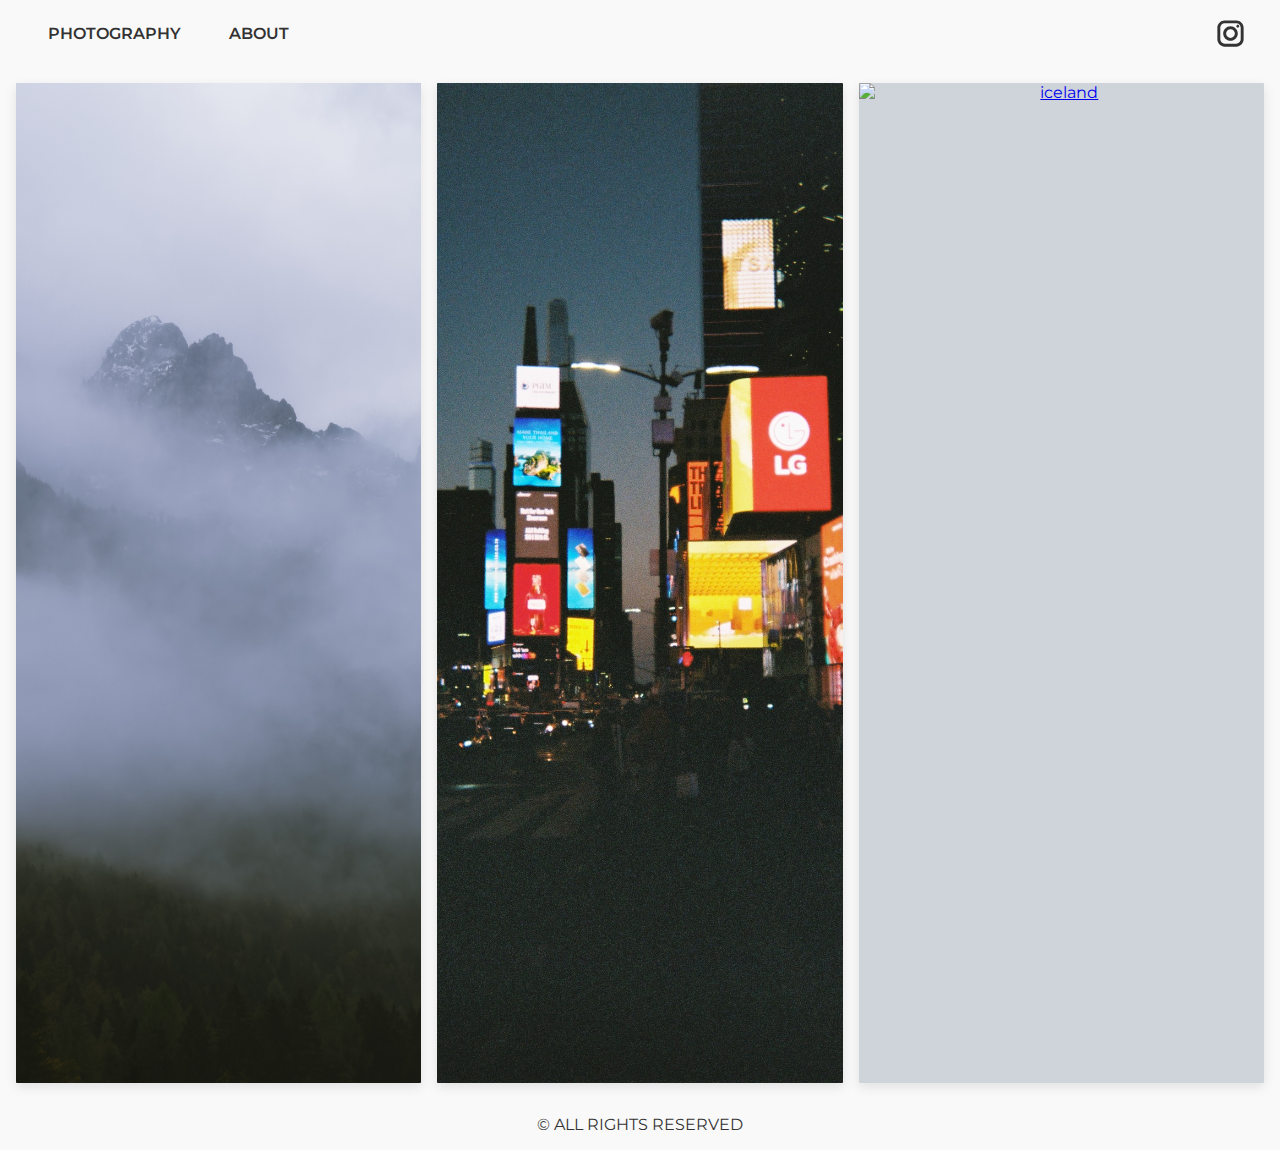
==== about.html @ f32a256e "first commit" ====
<!DOCTYPE html>
<html lang="en">

<head>
    <meta charset="UTF-8">
    <meta name="viewport" content="width=device-width, initial-scale=1.0">
    <title>@joaoamgaspar - work</title>
    <link href="https://fonts.googleapis.com/css2?family=Montserrat:wght@400;700&display=swap" rel="stylesheet">
    <link rel="stylesheet" href="css/styles.css"> <!-- Link to the updated CSS file -->
</head>

<body>
    <header>
        <nav>
            <ul>
                <li><a href="index.html">PHOTOGRAPHY</a></li>
                <li><a href="about.html">ABOUT</a></li>
            </ul>
            <!-- Instagram Icon -->
            <a href="https://www.instagram.com/joaoamgaspar" target="_blank" class="instagram-link"
                aria-label="Visit my Instagram profile">
                <img src="assets/icons8-instagram.svg" alt="Instagram" class="instagram-icon">
            </a>
        </nav>
    </header>
    <main>
        <div class="photo-grid-placeholder">
            <a class="grid-item" href="slovenia.html">
                <img src="images/slovenia/slovenia-001.jpg" alt="slovenia">
                <div class="photo-text">
                    <div class="location">SLOVENIA</div>
                    <div class="year">2024</div>
                </div>
            </a>
            <a class="grid-item" href="newyork35.html">
                <img src="images/nyc35mm/nyc-001.JPG" alt="newyork35">
                <div class="photo-text">
                    <div class="location">NEW YORK 35MM</div>
                    <div class="year">2024</div>
                </div>
            </a>
            <a class="grid-item" href="slovenia.html">
                <img src="images/iceland/iceland-001.jpg" alt="iceland">
                <div class="photo-text">
                    <div class="location">ICELAND</div>
                    <div class="year">2023</div>
                </div>
            </a>
            <!-- Add more images as needed -->
        </div>
    </main>


    <footer>
        <p>&copy; ALL RIGHTS RESERVED</p>
    </footer>

    <script src="script.js"></script>

</body>

</html>
---- css/styles.css ----
/* General Styles */
* {
    margin: 0;
    padding: 0;
    box-sizing: border-box;
}

body {
    font-family: 'Montserrat', sans-serif;
    background-color: #f9f9f9;
    display: flex;
    flex-direction: column;
    min-height: 100vh; /* Ensures the page fills the viewport */
    color: #333;
    justify-content: center;
}

/* Header */
header {
    background-color: #f9f9f9;
    color: #333;
    text-align: center;
    font-weight: bold; /* Make the header text bold */    
}

header h1 {
    font-size: 1.8rem;
    margin: 0; /* Remove default margin from header text */
}

/* Navigation Bar Styles */
nav {
    display: flex;
    justify-content: space-between; /* Push navigation items and Instagram to opposite sides */
    align-items: center;
    padding: 1rem 2rem;
}

/* Instagram Icon Link */
.instagram-link {
    display: flex;
    align-items: center;
    justify-content: center;
    text-decoration: none; /* Remove underline */
}

/* Instagram Icon Styling */
.instagram-icon {
    width: 35px; /* Set the size of the Instagram icon */
    height: 35px; /* Maintain the aspect ratio */
    transition: transform 0.3s ease; /* Smooth hover effect */
}

.instagram-link:hover .instagram-icon {
    transform: scale(1.1); /* Slightly zoom the icon on hover */
}

nav ul {
    display: flex; /* Arrange list items in a row */
    list-style: none;
    gap: 1rem; /* Add space between links */
}

nav ul li a {
    text-decoration: none;
    color: #333;
    font-weight: 600;
    padding: 0.5rem 1rem;
    border-radius: 5px;
    transition: background-color 0.3s ease;
}

/* Main Section */
main {
    flex: 1; /* Ensures this section grows to fill remaining space */
    padding: 1rem;
    display: flex;
    flex-direction: column;
    justify-content: center;
    align-items: center;
    background-color: #f9f9f9;
    text-align: center;
    width: 100%;
    height: 100%;
}

/* Grid Layout */
.photo-grid-placeholder {
    display: grid; /* Use CSS Grid */
    grid-template-columns: repeat(3, 1fr); /* 3 equal columns */
    gap: 1rem; /* Space between grid items */
    padding: 0rem;
    justify-items: center; /* Center items in their grid cells */
}

/* Grid Item Styling */
.photo-grid-placeholder .grid-item {
    position: relative;
    width: 100%; /* Responsive width */
    max-width: 780px; /* Optional: limit the maximum width of each grid item */
    height: 1000px;
    aspect-ratio: 3 / 2; /* Maintain 3:2 aspect ratio */
    background-color: #ced4da; /* Placeholder background color */
    display: flex;
    justify-content: center;
    align-items: center;
    overflow: hidden; /* Crop overflowing content */
    transition: transform 0.3s ease; /* Smooth hover effect */
    box-shadow: 0 4px 12px rgba(0, 0, 0, 0.1); /* Optional shadow for depth */
    border-radius: 1px; /* Optional rounded corners */
}

/* Image Styling */
.photo-grid-placeholder .grid-item img {
    width: 100%; /* Ensure the image fills the width of the container */
    height: 100%; /* Ensure the image fills the height of the container */
    object-fit: cover; /* Ensures the image covers the entire grid item */
}

/* Hover Effects */
.photo-grid-placeholder .grid-item:hover {
    transform: scale(1.02); /* Slight zoom effect on hover */
}

/* Overlay Effect on Hover */
.photo-grid-placeholder .grid-item::before {
    content: '';
    position: absolute;
    top: 0;
    left: 0;
    right: 0;
    bottom: 0;
    background-color: rgba(0, 0, 0, 0.3); /* Semi-transparent dark overlay */
    opacity: 0; /* Hidden by default */
    transition: opacity 0.3s ease;
    z-index: 1;
}

.photo-grid-placeholder .grid-item:hover::before {
    opacity: 1; /* Show overlay on hover */
}

/* Text on Hover */
.photo-grid-placeholder .grid-item .photo-text {
    position: absolute;
    color: white;
    text-align: center;
    opacity: 0;
    transition: opacity 0.3s ease;
    z-index: 2;
}

.photo-grid-placeholder .grid-item:hover .photo-text {
    opacity: 1; /* Show text on hover */
}

/* City Name and Year Styling */
.photo-grid-placeholder .grid-item .photo-text .location {
    font-size: 1.5rem; /* Large font for the location name */
    font-weight: bold;
    margin-bottom: 0.5rem;
}

.photo-grid-placeholder .grid-item .photo-text .year {
    font-size: 1rem; /* Smaller font for the year */
}

.photo-feed {
    display: grid;
    grid-template-columns: repeat(auto-fill, minmax(150px, 1fr)); /* Create flexible grid with fixed photo sizes */
    gap: 0.5rem; /* Space between photos */
    max-width: 90%; /* Ensure grid is centered with margins */
}

.photo-item {
    width: 100%; /* Grid item fills its column */
    aspect-ratio: 1 / 1; /* Enforce square shape for all items */
    overflow: hidden; /* Hide any overflow */
    background-color: #e0e0e0; /* Fallback background if no image */
}

.photo-item img {
    width: 100%;
    height: 100%;
    object-fit: cover; /* Ensures the image fills the container without distortion */
    object-position: center; /* Center the image inside the grid item */
    transition: transform 0.2s ease; /* Optional hover effect */
}

/* Remove hover effects */
.photo-item img:hover {
    transform: none; /* Disable zoom */
}

/* Responsive Adjustments */

/* For tablets (max-width: 1024px) */
@media (max-width: 1024px) {
    .photo-grid-placeholder {
        grid-template-columns: repeat(2, 1fr); /* 2 columns on tablets */
    }

}

/* For mobile devices (max-width: 768px) */
@media (max-width: 768px) {
    .photo-grid-placeholder {
        grid-template-columns: 1fr; /* 1 column on mobile */
        gap: 0.5;
    }

    main {
        padding: 0rem; /* Reduce padding in main content */
    }
}

/* Footer */
footer {
    background-color: #f9f9f9;
    color: #333;
    text-align: center;
    padding: 1rem;
}
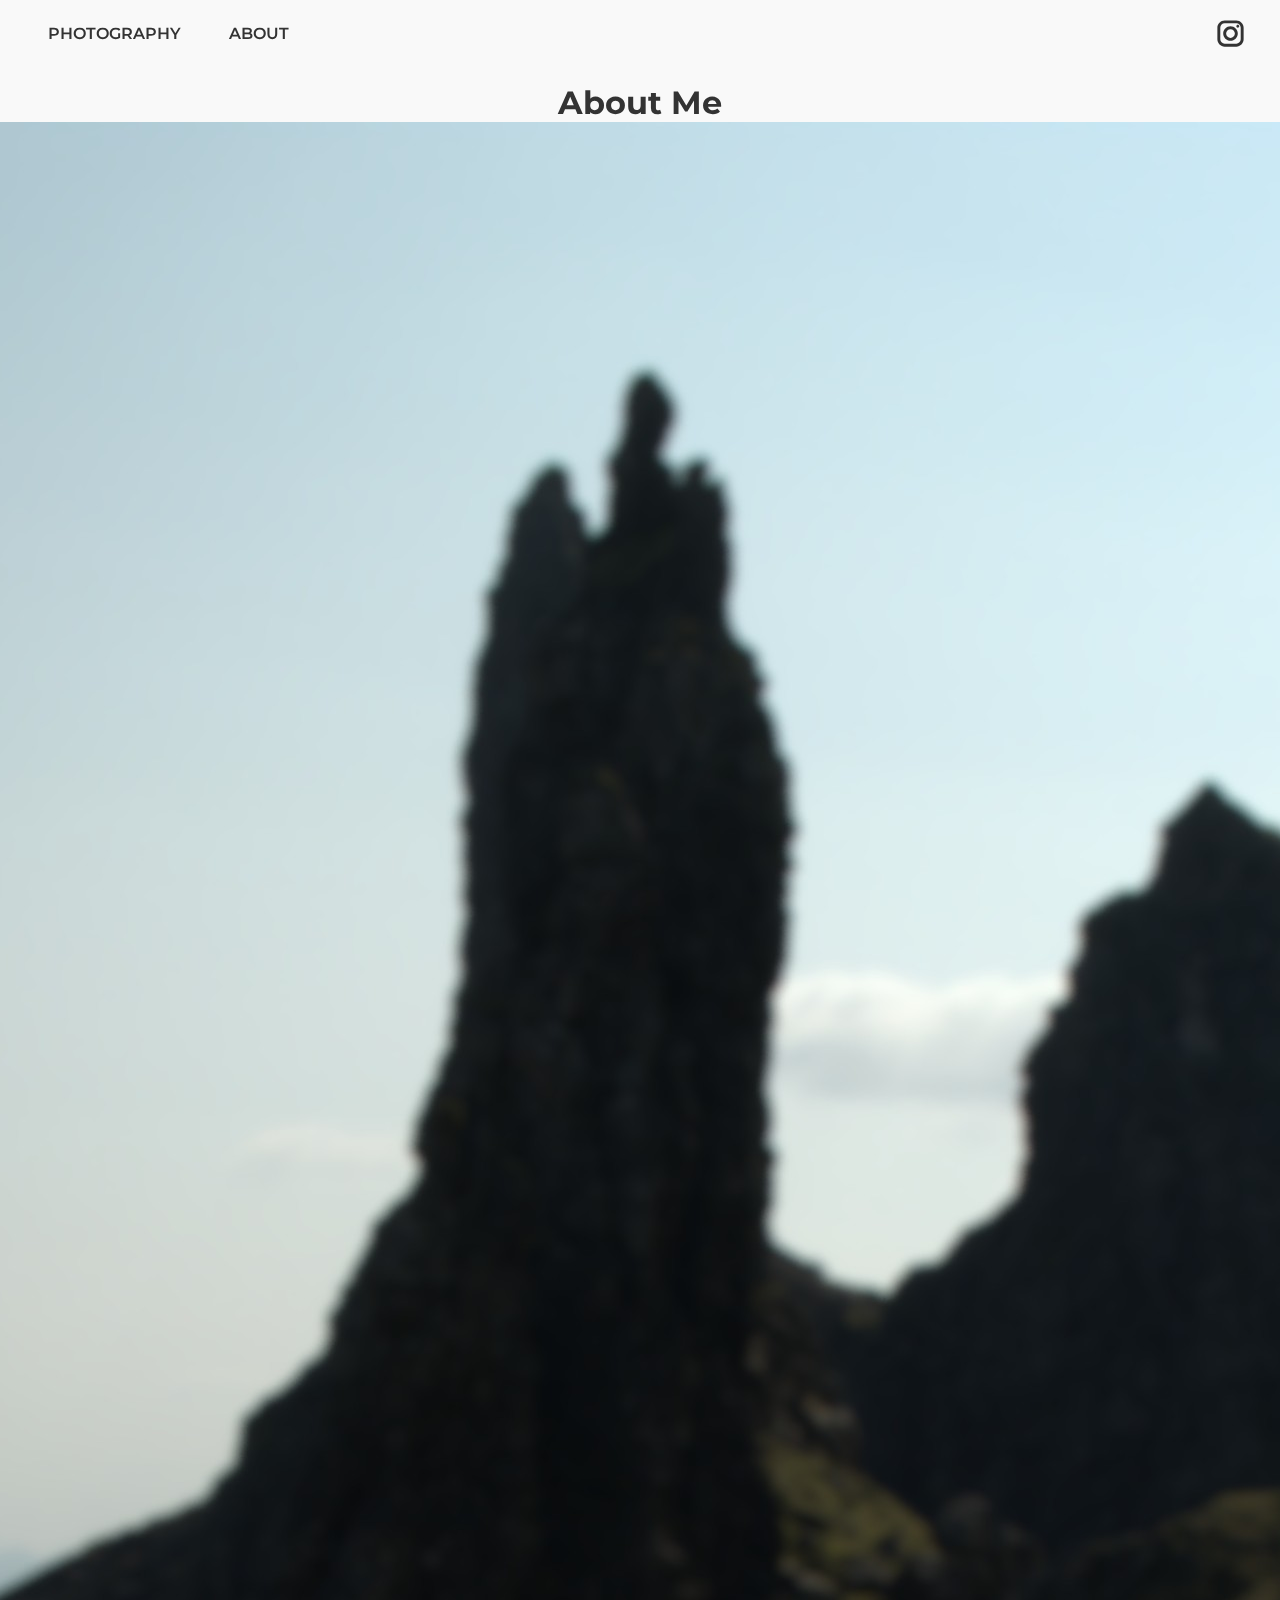
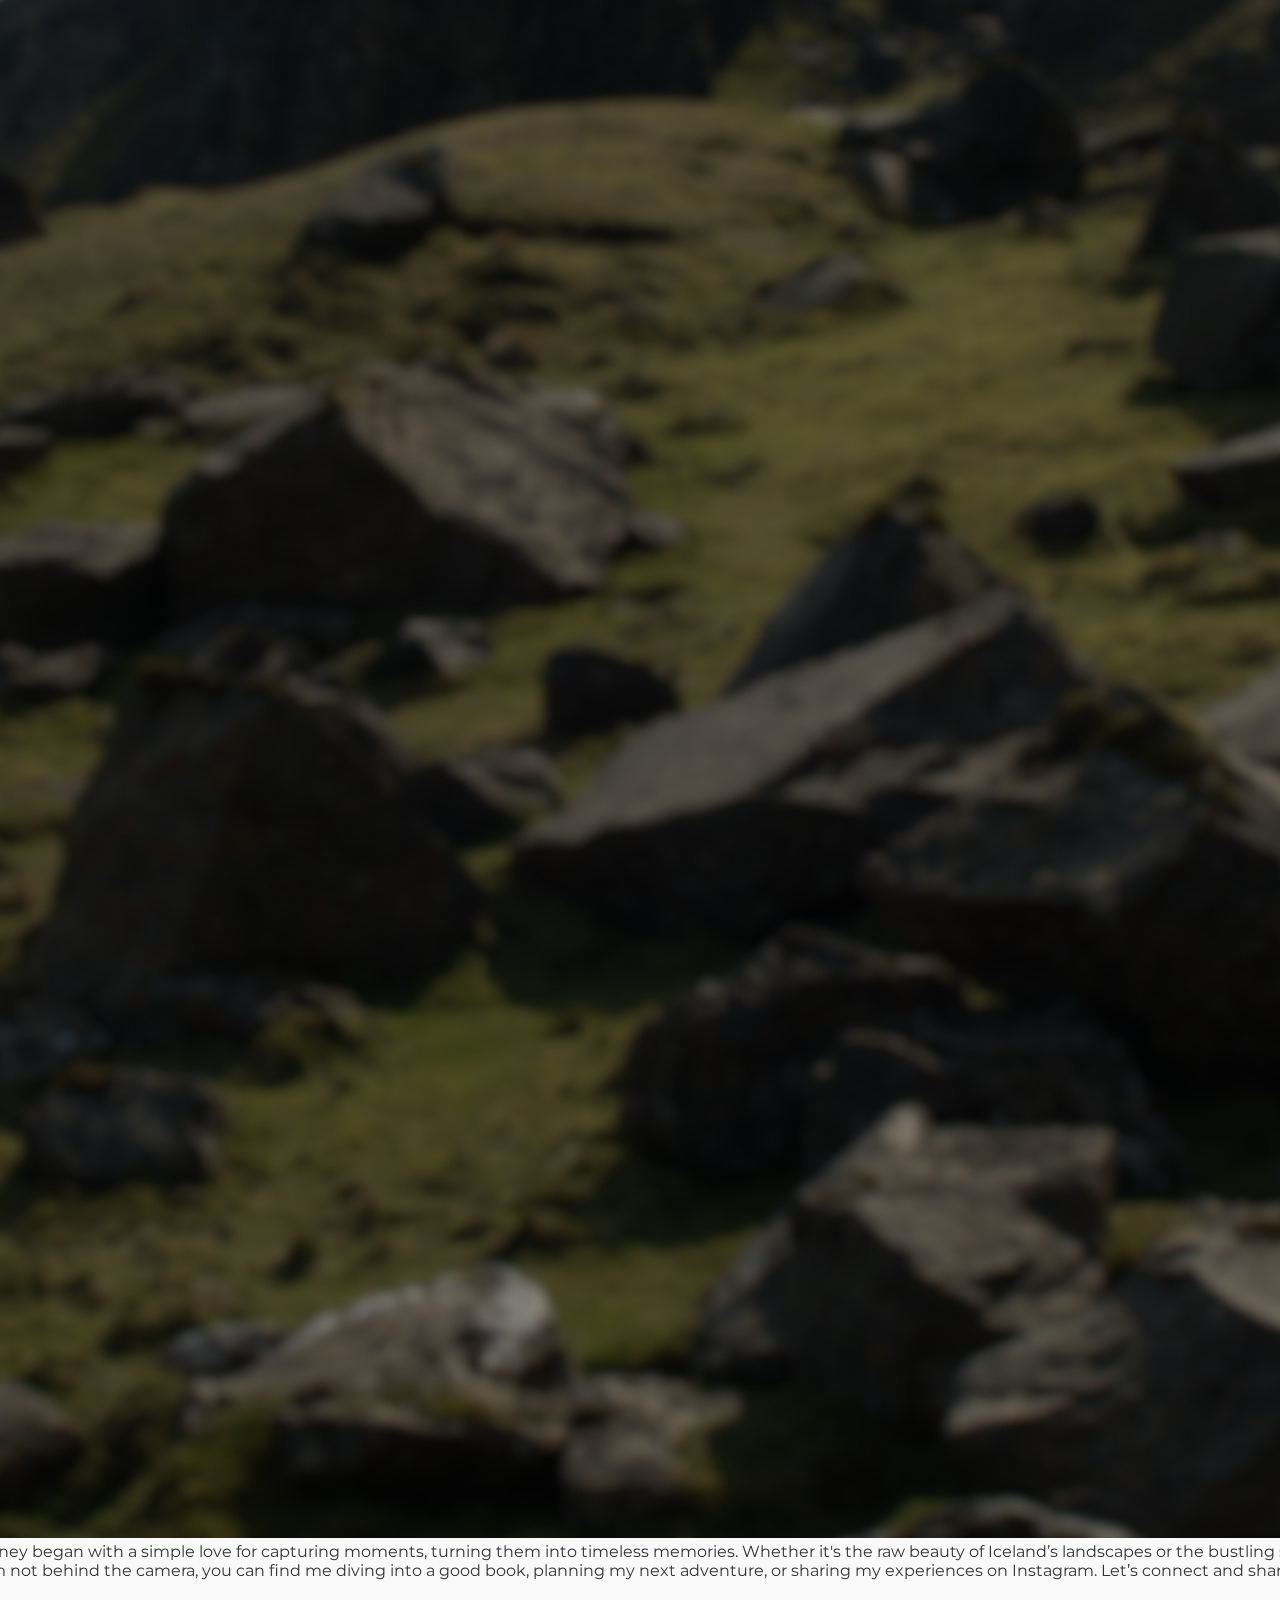
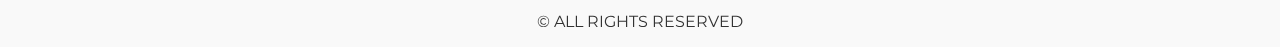
==== commit 098968f7: "added about page" ====
--- a/about.html
+++ b/about.html
@@ -4,9 +4,9 @@
 <head>
     <meta charset="UTF-8">
     <meta name="viewport" content="width=device-width, initial-scale=1.0">
-    <title>@joaoamgaspar - work</title>
+    <title>About Me - @joaoamgaspar</title>
     <link href="https://fonts.googleapis.com/css2?family=Montserrat:wght@400;700&display=swap" rel="stylesheet">
-    <link rel="stylesheet" href="css/styles.css"> <!-- Link to the updated CSS file -->
+    <link rel="stylesheet" href="css/styles.css"> <!-- Link to the CSS file -->
 </head>
 
 <body>
@@ -14,7 +14,7 @@
         <nav>
             <ul>
                 <li><a href="index.html">PHOTOGRAPHY</a></li>
-                <li><a href="about.html">ABOUT</a></li>
+                <li><a href="about.html" class="active">ABOUT</a></li>
             </ul>
             <!-- Instagram Icon -->
             <a href="https://www.instagram.com/joaoamgaspar" target="_blank" class="instagram-link"
@@ -24,32 +24,24 @@
         </nav>
     </header>
     <main>
-        <div class="photo-grid-placeholder">
-            <a class="grid-item" href="slovenia.html">
-                <img src="images/slovenia/slovenia-001.jpg" alt="slovenia">
-                <div class="photo-text">
-                    <div class="location">SLOVENIA</div>
-                    <div class="year">2024</div>
+        <section class="about-me">
+            <h1>About Me</h1>
+            <div class="about-content">
+                <img src="images/profile.jpg" alt="Profile Picture" class="profile-pic"> <!-- Replace with your image -->
+                <div class="bio">
+                    <p>
+                        Hi, I’m João Gaspar – a photography enthusiast, traveler, and storyteller. My journey began with a simple love for capturing
+                        moments, turning them into timeless memories. Whether it's the raw beauty of Iceland’s landscapes or the bustling
+                        streets of New York, I’m passionate about exploring the world through my lens.
+                    </p>
+                    <p>
+                        When I’m not behind the camera, you can find me diving into a good book, planning my next adventure, or sharing
+                        my experiences on Instagram. Let’s connect and share stories!
+                    </p>
                 </div>
-            </a>
-            <a class="grid-item" href="newyork35.html">
-                <img src="images/nyc35mm/nyc-001.JPG" alt="newyork35">
-                <div class="photo-text">
-                    <div class="location">NEW YORK 35MM</div>
-                    <div class="year">2024</div>
-                </div>
-            </a>
-            <a class="grid-item" href="slovenia.html">
-                <img src="images/iceland/iceland-001.jpg" alt="iceland">
-                <div class="photo-text">
-                    <div class="location">ICELAND</div>
-                    <div class="year">2023</div>
-                </div>
-            </a>
-            <!-- Add more images as needed -->
-        </div>
+            </div>
+        </section>
     </main>
-
 
     <footer>
         <p>&copy; ALL RIGHTS RESERVED</p>
@@ -59,4 +51,4 @@
 
 </body>
 
-</html>+</html>
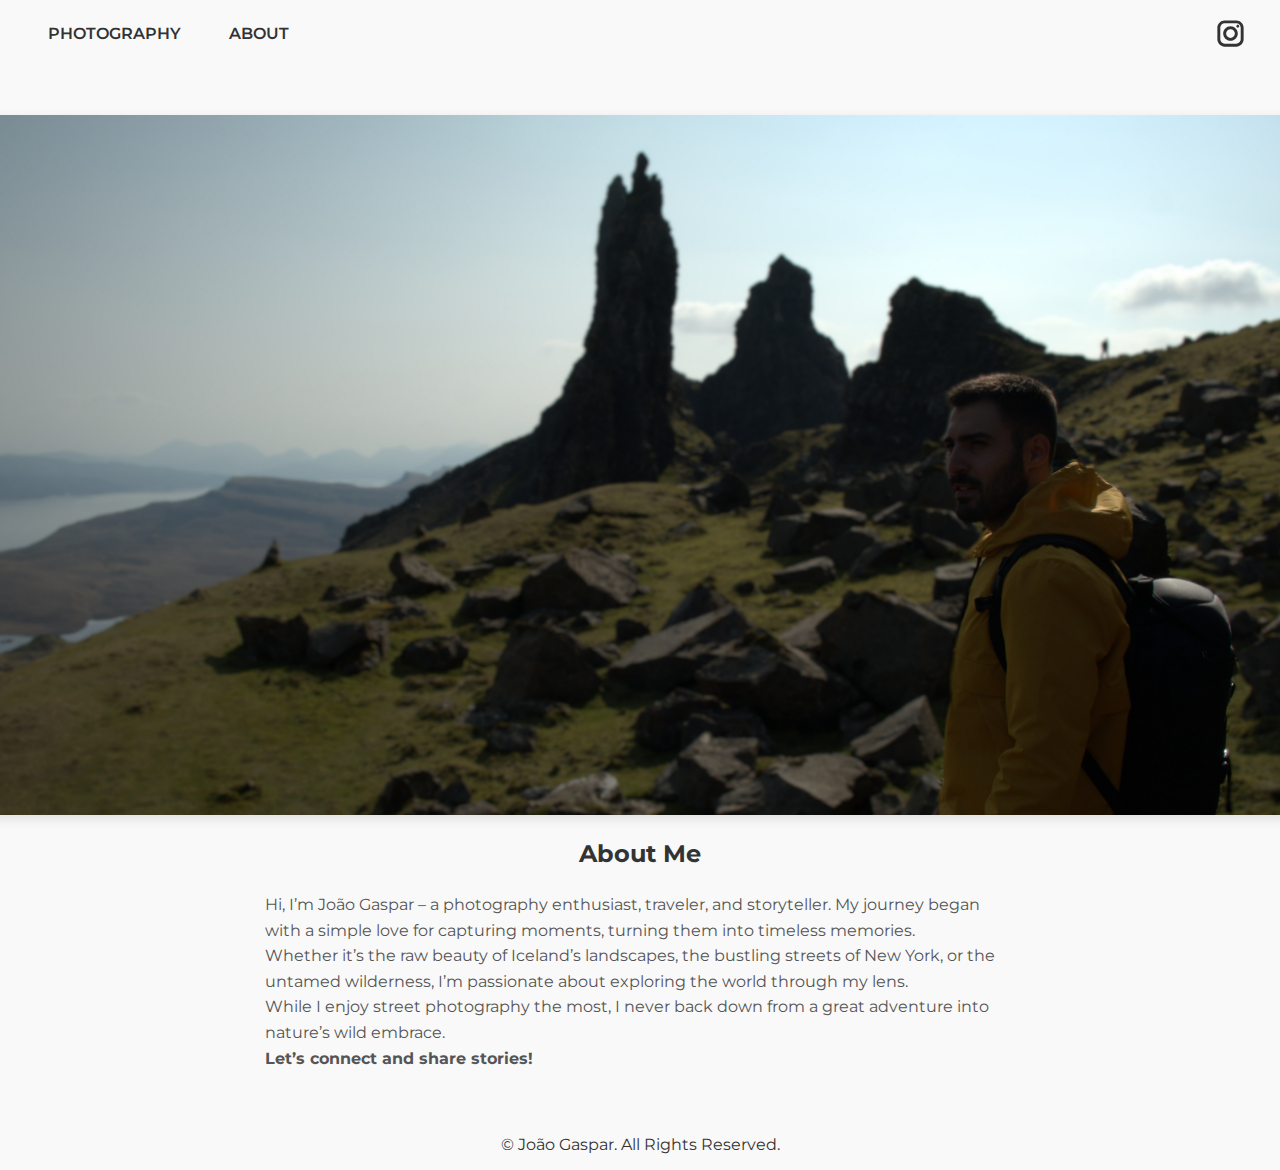
==== commit cf58b6e7: "changes to about section" ====
--- a/about.html
+++ b/about.html
@@ -16,27 +16,33 @@
                 <li><a href="index.html">PHOTOGRAPHY</a></li>
                 <li><a href="about.html" class="active">ABOUT</a></li>
             </ul>
-            <!-- Instagram Icon -->
-            <a href="https://www.instagram.com/joaoamgaspar" target="_blank" class="instagram-link"
-                aria-label="Visit my Instagram profile">
-                <img src="assets/icons8-instagram.svg" alt="Instagram" class="instagram-icon">
-            </a>
+            <div class="social-links">
+                <a href="https://www.instagram.com/joaoamgaspar" target="_blank" class="instagram-link"
+                    aria-label="Visit my Instagram profile">
+                    <img src="assets/icons8-instagram.svg" alt="Instagram Icon" class="instagram-icon">
+                </a>
+            </div>
         </nav>
     </header>
+
     <main>
         <section class="about-me">
-            <h1>About Me</h1>
             <div class="about-content">
-                <img src="images/profile.jpg" alt="Profile Picture" class="profile-pic"> <!-- Replace with your image -->
+                <img src="images/profile.jpg" alt="João Gaspar's Profile Picture" class="profile-pic">
+                <h2>About Me</h2>
                 <div class="bio">
                     <p>
-                        Hi, I’m João Gaspar – a photography enthusiast, traveler, and storyteller. My journey began with a simple love for capturing
-                        moments, turning them into timeless memories. Whether it's the raw beauty of Iceland’s landscapes or the bustling
-                        streets of New York, I’m passionate about exploring the world through my lens.
+                        Hi, I’m João Gaspar – a photography enthusiast, traveler, and storyteller. My journey began with
+                        a simple love for capturing moments, turning them into timeless memories.
                     </p>
                     <p>
-                        When I’m not behind the camera, you can find me diving into a good book, planning my next adventure, or sharing
-                        my experiences on Instagram. Let’s connect and share stories!
+                        Whether it’s the raw beauty of Iceland’s landscapes, the bustling streets of New York, or the untamed wilderness, I’m passionate about exploring the world through my lens.
+                    </p>
+                    <p>
+                        While I enjoy street photography the most, I never back down from a great adventure into nature’s wild embrace.
+                    </p>
+                    <p>
+                        <h4>Let’s connect and share stories!</h4>
                     </p>
                 </div>
             </div>
@@ -44,11 +50,10 @@
     </main>
 
     <footer>
-        <p>&copy; ALL RIGHTS RESERVED</p>
+        <p>&copy; João Gaspar. All Rights Reserved.</p>
     </footer>
 
     <script src="script.js"></script>
-
 </body>
 
 </html>
--- a/css/styles.css
+++ b/css/styles.css
@@ -192,6 +192,48 @@
     transform: none; /* Disable zoom */
 }
 
+/* About Me Section */
+.about-me {
+    display: flex;
+    flex-direction: column;
+    align-items: left;
+    justify-content: left;
+    text-align: left;
+    padding: 2rem;
+    background-color: #f9f9f9;
+}
+
+.about-content {
+    display: flex;
+    flex-direction: column;
+    align-items: center;
+    gap: 1.5rem; /* Space between image and text */
+    max-width: 750px; /* Restrict content width for readability */
+    margin: 0 auto; /* Center the content horizontally */
+}
+
+.profile-pic {
+    width: 1500px; /* Control image width */
+    height: 700px; /* Control image height */
+    object-fit: cover; /* Ensure the image maintains its aspect ratio */
+    box-shadow: 0 4px 12px rgba(0, 0, 0, 0.1); /* Optional: Add shadow for depth */
+    transition: transform 0.3s ease; /* Smooth zoom on hover */
+}
+
+.bio {
+    font-size: 1rem; /* Set font size for the bio */
+    line-height: 1.6; /* Improve text readability */
+    color: #555; /* Slightly lighter color for text */
+}
+
+/* Footer */
+footer {
+    background-color: #f9f9f9;
+    color: #333;
+    text-align: center;
+    padding: 1rem;
+}
+
 /* Responsive Adjustments */
 
 /* For tablets (max-width: 1024px) */
@@ -212,12 +254,4 @@
     main {
         padding: 0rem; /* Reduce padding in main content */
     }
-}
-
-/* Footer */
-footer {
-    background-color: #f9f9f9;
-    color: #333;
-    text-align: center;
-    padding: 1rem;
 }